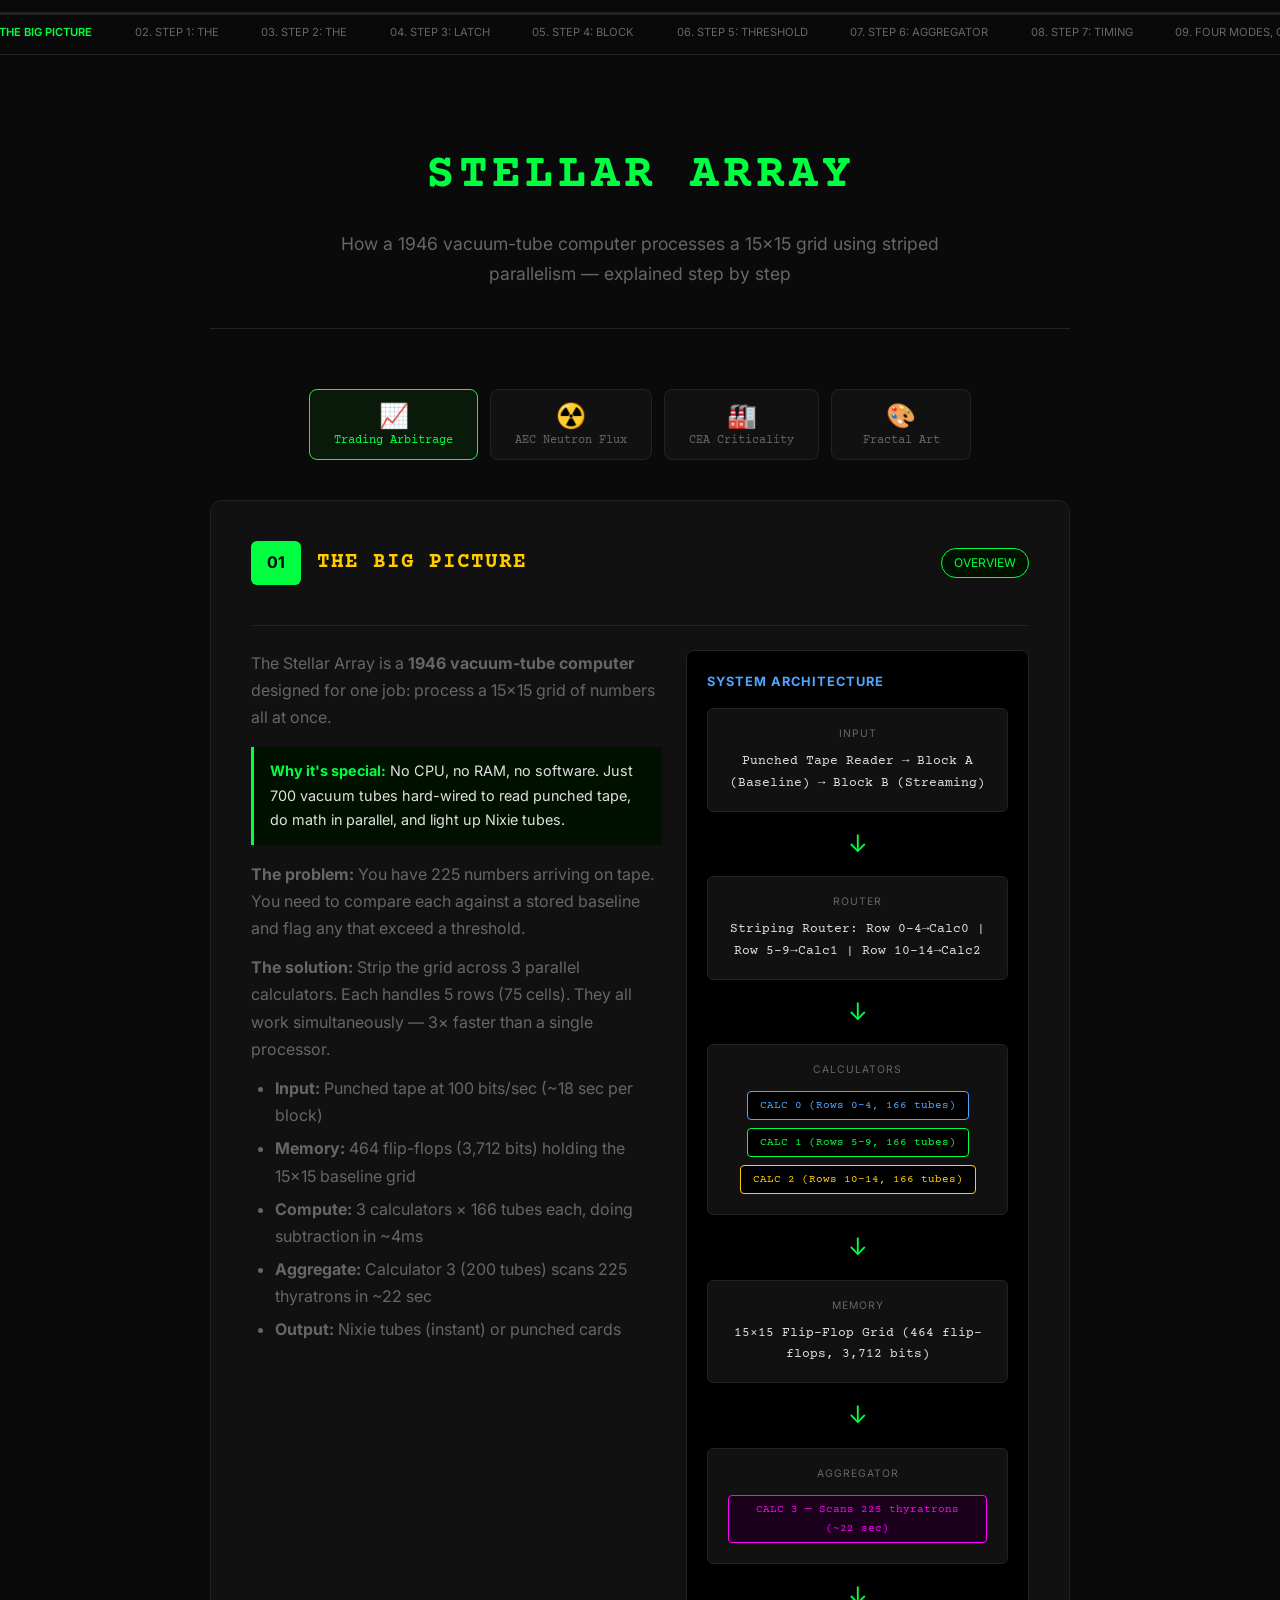
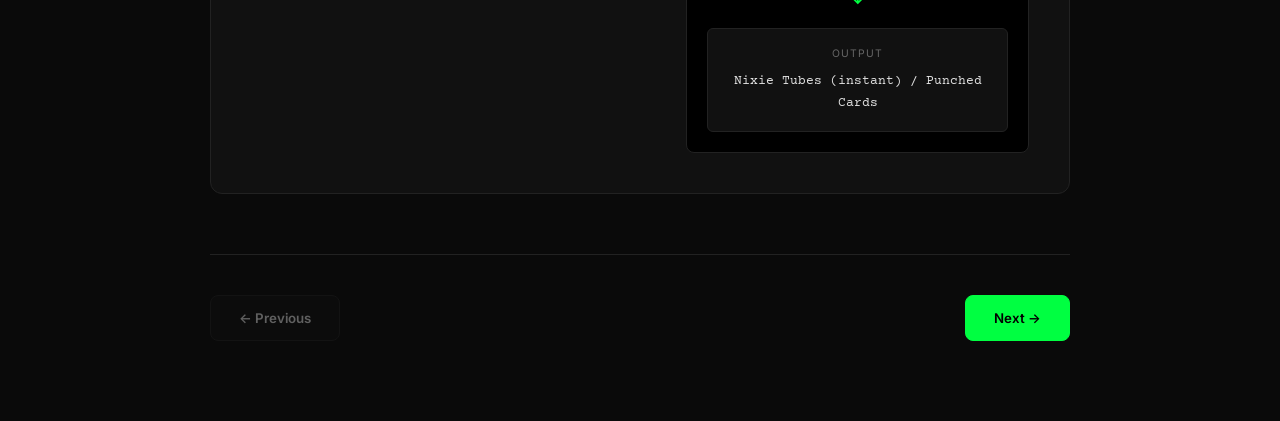
==== stellar_web/guide.html @ 499830f7 "adding guide" ====
<!DOCTYPE html>
<html lang="en">
<head>
    <meta charset="UTF-8">
    <meta name="viewport" content="width=device-width, initial-scale=1.0">
    <title>Stellar Array — How It Works: A Step-by-Step Guide</title>
    <link rel="preconnect" href="https://fonts.googleapis.com">
    <link rel="preconnect" href="https://fonts.gstatic.com" crossorigin>
    <link href="https://fonts.googleapis.com/css2?family=Courier+Prime:ital,wght@0,400;0,700;1,400&family=Inter:wght@400;500;600&display=swap" rel="stylesheet">
    <style>
        :root {
            --bg: #0a0a0a;
            --card: #111;
            --border: #222;
            --text: #e0e0e0;
            --muted: #666;
            --accent: #00ff41;
            --accent-dim: #00cc33;
            --warn: #ffcc00;
            --info: #4da6ff;
            --danger: #ff4444;
            --calc0: #4da6ff;
            --calc1: #00ff41;
            --calc2: #ffcc00;
            --agg: #ff00ff;
        }
        * { box-sizing: border-box; margin: 0; padding: 0; }
        body {
            font-family: 'Inter', sans-serif;
            background: var(--bg);
            color: var(--text);
            line-height: 1.7;
            min-height: 100vh;
        }
        h1, h2, h3, .mono { font-family: 'Courier Prime', monospace; }
        .container { max-width: 900px; margin: 0 auto; padding: 40px 20px 80px; }
        
        /* Header */
        header { text-align: center; margin-bottom: 60px; padding-bottom: 40px; border-bottom: 1px solid var(--border); }
        header h1 { color: var(--accent); font-size: clamp(2rem, 5vw, 3rem); letter-spacing: 4px; margin-bottom: 12px; }
        header p { color: var(--muted); font-size: 1.1rem; max-width: 600px; margin: 0 auto; }
        
        /* Progress */
        .progress { position: sticky; top: 0; background: rgba(10,10,10,0.95); backdrop-filter: blur(10px); 
            border-bottom: 1px solid var(--border); padding: 12px 0; margin: 0 -20px 40px; z-index: 100; }
        .progress-bar { height: 3px; background: var(--border); border-radius: 2px; overflow: hidden; }
        .progress-fill { height: 100%; background: linear-gradient(90deg, var(--calc0), var(--calc1), var(--calc2), var(--agg)); 
            width: 0%; transition: width 0.4s ease; }
        .progress-labels { display: flex; justify-content: space-between; margin-top: 8px; font-size: 0.7rem; color: var(--muted); }
        .progress-labels span.active { color: var(--accent); font-weight: 600; }
        
        /* Step Cards */
        .step { background: var(--card); border: 1px solid var(--border); border-radius: 12px; 
            padding: 40px; margin-bottom: 30px; opacity: 0; transform: translateY(20px); 
            animation: fadeUp 0.6s ease forwards; }
        .step:nth-child(1) { animation-delay: 0.1s; }
        .step:nth-child(2) { animation-delay: 0.2s; }
        .step:nth-child(3) { animation-delay: 0.3s; }
        .step:nth-child(4) { animation-delay: 0.4s; }
        .step:nth-child(5) { animation-delay: 0.5s; }
        .step:nth-child(6) { animation-delay: 0.6s; }
        .step:nth-child(7) { animation-delay: 0.7s; }
        .step:nth-child(8) { animation-delay: 0.8s; }
        @keyframes fadeUp { to { opacity: 1; transform: none; } }
        
        .step-header { display: flex; align-items: center; gap: 16px; margin-bottom: 24px; flex-wrap: wrap; }
        .step-number { background: var(--accent); color: #000; font-weight: 700; padding: 8px 16px; 
            border-radius: 6px; font-size: 1rem; min-width: 50px; text-align: center; }
        .step-title { color: var(--warn); font-size: 1.3rem; letter-spacing: 1px; }
        .step-phase { background: #001100; border: 1px solid var(--accent); color: var(--accent); 
            padding: 4px 12px; border-radius: 20px; font-size: 0.75rem; margin-left: auto; }
        
        .step-content { display: grid; grid-template-columns: 1fr; gap: 24px; }
        @media (min-width: 700px) { .step-content { grid-template-columns: 1.2fr 1fr; } }
        
        .explanation h3 { color: var(--text); margin-bottom: 12px; font-size: 1rem; }
        .explanation p { color: var(--muted); margin-bottom: 12px; }
        .explanation .key-point { background: #001100; border-left: 3px solid var(--accent); 
            padding: 12px 16px; margin: 16px 0; font-size: 0.9rem; }
        .explanation .key-point strong { color: var(--accent); }
        .explanation ul { margin: 12px 0 12px 24px; color: var(--muted); }
        .explanation li { margin: 6px 0; }
        .explanation code { background: #000; color: var(--calc1); padding: 2px 6px; border-radius: 3px; font-size: 0.85em; }
        
        /* Visual Panel */
        .visual-panel { background: #000; border: 1px solid var(--border); border-radius: 8px; 
            padding: 20px; min-height: 200px; position: relative; }
        .visual-panel h4 { color: var(--info); font-size: 0.8rem; margin-bottom: 16px; text-transform: uppercase; letter-spacing: 1px; }
        
        /* Tape Visualization */
        .tape-viz { display: flex; flex-direction: column; gap: 4px; font-family: 'Courier Prime', monospace; font-size: 0.75rem; }
        .tape-block { padding: 12px; background: #111; border: 1px solid #333; border-radius: 4px; }
        .tape-block-label { color: var(--muted); font-size: 0.65rem; text-transform: uppercase; letter-spacing: 1px; margin-bottom: 8px; }
        .tape-row { display: flex; gap: 4px; flex-wrap: wrap; }
        .tape-cell { background: #000; border: 1px solid #222; padding: 4px 8px; min-width: 50px; text-align: center; color: #888; }
        .tape-cell.active { background: #1a2a1a; border-color: var(--accent); color: var(--accent); font-weight: bold; }
        .tape-cell.baseline { color: var(--calc0); }
        .tape-cell.current { color: var(--calc2); }
        .tape-arrow { text-align: center; color: var(--accent); animation: pulse 1.5s infinite; }
        @keyframes pulse { 0%,100% { opacity: 0.4; } 50% { opacity: 1; } }
        
        /* Architecture Diagram */
        .arch-flow { display: flex; flex-direction: column; gap: 12px; align-items: center; }
        .arch-layer { width: 100%; background: #111; border: 1px solid #222; border-radius: 6px; padding: 16px; text-align: center; transition: all 0.3s; }
        .arch-layer.active { border-color: var(--accent); box-shadow: 0 0 20px rgba(0,255,65,0.1); background: #0a1a0a; }
        .arch-layer-label { color: var(--muted); font-size: 0.65rem; text-transform: uppercase; letter-spacing: 1px; margin-bottom: 8px; }
        .arch-layer-content { font-family: 'Courier Prime', monospace; font-size: 0.8rem; color: var(--text); }
        .arch-layer .calc-stripe { display: inline-block; background: #000; border: 1px solid #333; padding: 4px 12px; margin: 4px; border-radius: 4px; font-size: 0.7rem; }
        .arch-layer .stripe-0 { border-color: var(--calc0); color: var(--calc0); }
        .arch-layer .stripe-1 { border-color: var(--calc1); color: var(--calc1); }
        .arch-layer .stripe-2 { border-color: var(--calc2); color: var(--calc2); }
        .arch-layer .aggregator { border-color: var(--agg); color: var(--agg); background: #1a001a; }
        .arch-arrow { color: var(--accent); font-size: 1.5rem; animation: bounce 1s infinite; }
        @keyframes bounce { 0%,100% { transform: translateY(0); } 50% { transform: translateY(4px); } }
        
        /* Grid Visualization */
        .grid-viz { display: grid; grid-template-columns: repeat(15, 1fr); gap: 2px; background: #000; padding: 8px; border-radius: 4px; }
        .grid-cell { aspect-ratio: 1; background: #111; border: 1px solid #222; display: flex; align-items: center; justify-content: center; font-family: 'Courier Prime', monospace; font-size: 0.6rem; color: #444; transition: all 0.2s; }
        .grid-cell.filled { background: #1a1a1a; color: #888; border-color: #333; }
        .grid-cell.computing { background: var(--warn); color: #000; font-weight: bold; transform: scale(1.1); z-index: 1; }
        .grid-cell.signal { background: #003300; color: var(--accent); border-color: var(--accent); box-shadow: inset 0 0 8px rgba(0,255,65,0.4); }
        .grid-row-label { grid-column: 1 / -1; color: var(--muted); font-size: 0.6rem; padding: 4px; text-align: center; }
        .grid-stripe-0 .grid-cell.filled { border-left: 2px solid var(--calc0); }
        .grid-stripe-1 .grid-cell.filled { border-left: 2px solid var(--calc1); }
        .grid-stripe-2 .grid-cell.filled { border-left: 2px solid var(--calc2); }
        
        /* Calculator Registers */
        .regs-viz { display: grid; grid-template-columns: repeat(10, 1fr); gap: 2px; font-family: monospace; font-size: 0.65rem; }
        .reg-cell { background: #000; border: 1px solid #111; padding: 4px; text-align: center; color: #333; }
        .reg-cell.active { background: var(--accent); color: #000; border-color: var(--accent); }
        .regs-header { display: flex; gap: 8px; margin-bottom: 8px; flex-wrap: wrap; }
        .calc-badge { padding: 4px 10px; border-radius: 4px; font-size: 0.65rem; font-weight: bold; color: #000; }
        .calc-badge.c0 { background: var(--calc0); }
        .calc-badge.c1 { background: var(--calc1); }
        .calc-badge.c2 { background: var(--calc2); }
        .calc-badge.agg { background: var(--agg); }
        
        /* Thyratron Panel */
        .thyratron-grid { display: grid; grid-template-columns: repeat(15, 1fr); gap: 2px; }
        .thyratron { aspect-ratio: 1; background: #111; border: 1px solid #222; border-radius: 50%; transition: all 0.2s; }
        .thyratron.fired { background: var(--agg); border-color: var(--agg); box-shadow: 0 0 8px var(--agg); }
        
        /* Output */
        .output-viz { background: #000; border: 1px solid #222; border-radius: 4px; padding: 16px; font-family: 'Courier Prime', monospace; font-size: 0.8rem; min-height: 100px; }
        .output-line { padding: 4px 0; border-bottom: 1px solid #111; color: #666; }
        .output-line.buy { color: var(--accent); font-weight: bold; }
        .output-line.neutron { color: var(--calc0); }
        .output-line.crit { color: var(--calc1); }
        .output-line.art { color: var(--agg); }
        
        /* Code snippet */
        .code-block { background: #000; border: 1px solid #222; border-radius: 6px; padding: 16px; font-family: 'Courier Prime', monospace; font-size: 0.75rem; overflow-x: auto; color: #888; }
        .code-block .kw { color: var(--info); }
        .code-block .fn { color: var(--calc1); }
        .code-block .str { color: var(--calc2); }
        .code-block .num { color: var(--warn); }
        .code-block .comment { color: #555; }
        
        /* Navigation */
        .nav { display: flex; justify-content: space-between; margin-top: 60px; padding-top: 40px; border-top: 1px solid var(--border); }
        .nav-btn { background: var(--card); border: 1px solid var(--border); color: var(--text); padding: 14px 28px; border-radius: 8px; font-family: 'Inter', sans-serif; font-weight: 600; cursor: pointer; transition: all 0.2s; display: flex; align-items: center; gap: 8px; }
        .nav-btn:hover { border-color: var(--accent); background: #1a1a1a; }
        .nav-btn.primary { background: var(--accent); color: #000; border-color: var(--accent); }
        .nav-btn.primary:hover { background: var(--accent-dim); }
        .nav-btn:disabled { opacity: 0.4; cursor: not-allowed; }
        
        /* Mode Selector */
        .mode-selector { display: flex; gap: 12px; justify-content: center; flex-wrap: wrap; margin-bottom: 40px; }
        .mode-btn { background: var(--card); border: 1px solid var(--border); color: var(--text); padding: 12px 24px; border-radius: 8px; cursor: pointer; transition: all 0.2s; display: flex; flex-direction: column; align-items: center; gap: 4px; min-width: 140px; }
        .mode-btn:hover { border-color: var(--accent); }
        .mode-btn.active { border-color: var(--accent); background: #0a1a0a; }
        .mode-btn .icon { font-size: 1.5rem; }
        .mode-btn .label { font-family: 'Courier Prime', monospace; font-size: 0.75rem; color: var(--muted); }
        .mode-btn.active .label { color: var(--accent); }
        
        /* Legend */
        .legend { display: flex; flex-wrap: wrap; gap: 16px; margin-top: 16px; padding-top: 16px; border-top: 1px solid var(--border); font-size: 0.75rem; color: var(--muted); }
        .legend-item { display: flex; align-items: center; gap: 6px; }
        .legend-box { width: 14px; height: 14px; border: 1px solid #333; border-radius: 2px; }
        .legend-box.calc0 { border-color: var(--calc0); background: rgba(77,166,255,0.1); }
        .legend-box.calc1 { border-color: var(--calc1); background: rgba(0,255,65,0.1); }
        .legend-box.calc2 { border-color: var(--calc2); background: rgba(255,204,0,0.1); }
        .legend-box.agg { border-color: var(--agg); background: rgba(255,0,255,0.1); }
        .legend-box.grid { background: #1a1a1a; border-color: #333; }
        .legend-box.signal { background: #003300; border-color: var(--accent); }
    </style>
</head>
<body>
    <div class="progress" id="progress">
        <div class="progress-bar"><div class="progress-fill" id="progressFill"></div></div>
        <div class="progress-labels" id="progressLabels"></div>
    </div>
    
    <div class="container">
        <header>
            <h1>STELLAR ARRAY</h1>
            <p>How a 1946 vacuum-tube computer processes a 15×15 grid using striped parallelism — explained step by step</p>
        </header>
        
        <div class="mode-selector" id="modeSelector">
            <button class="mode-btn active" data-mode="trading"><span class="icon">📈</span><span class="label">Trading Arbitrage</span></button>
            <button class="mode-btn" data-mode="aec"><span class="icon">☢️</span><span class="label">AEC Neutron Flux</span></button>
            <button class="mode-btn" data-mode="cea"><span class="icon">🏭</span><span class="label">CEA Criticality</span></button>
            <button class="mode-btn" data-mode="art"><span class="icon">🎨</span><span class="label">Fractal Art</span></button>
        </div>
        
        <!-- Steps will be injected here -->
        <div id="steps"></div>
        
        <nav class="nav">
            <button class="nav-btn" id="prevBtn" disabled>← Previous</button>
            <button class="nav-btn primary" id="nextBtn">Next →</button>
        </nav>
    </div>

<script>
// ============================================
// COMPUTATION MODES WITH PRE-COMPUTED EXAMPLES
// ============================================
const MODES = {
    trading: {
        name: "Trading Arbitrage",
        icon: "📈",
        description: "Detect price spreads between NYSE and Curb Exchange. Buy when spread > 5.",
        // Pre-generated example data (deterministic for tutorial)
        tapeA: [
            {idx:0, val:42, label:"A-000"}, {idx:1, val:38, label:"A-001"}, {idx:2, val:45, label:"A-002"},
            {idx:3, val:41, label:"A-003"}, {idx:4, val:39, label:"A-004"}, {idx:5, val:44, label:"A-005"},
            {idx:6, val:40, label:"A-006"}, {idx:7, val:43, label:"A-007"}, {idx:8, val:37, label:"A-008"},
            {idx:9, val:46, label:"A-009"}, {idx:10, val:42, label:"A-010"}, {idx:11, val:39, label:"A-011"},
            {idx:12, val:44, label:"A-012"}, {idx:13, val:40, label:"A-013"}, {idx:14, val:45, label:"A-014"},
            {idx:15, val:38, label:"A-015"}, {idx:16, val:41, label:"A-016"}, {idx:17, val:43, label:"A-017"},
            {idx:18, val:39, label:"A-018"}, {idx:19, val:44, label:"A-019"}, {idx:20, val:37, label:"A-020"},
            {idx:21, val:46, label:"A-021"}, {idx:22, val:42, label:"A-022"}, {idx:23, val:39, label:"A-023"},
            {idx:24, val:44, label:"A-024"}, {idx:25, val:40, label:"A-025"}, {idx:26, val:45, label:"A-026"},
            {idx:27, val:38, label:"A-027"}, {idx:28, val:41, label:"A-028"}, {idx:29, val:43, label:"A-029"},
            // ... abbreviated for brevity, we'll show key ones
        ],
        tapeB: [
            {idx:0, val:54, label:"B-000", spread:12},  // BUY signal!
            {idx:1, val:39, label:"B-001", spread:1},
            {idx:2, val:46, label:"B-002", spread:1},
            {idx:3, val:42, label:"B-003", spread:1},
            {idx:4, val:40, label:"B-004", spread:1},
            {idx:5, val:55, label:"B-005", spread:11}, // BUY signal!
            {idx:6, val:41, label:"B-006", spread:1},
            {idx:7, val:44, label:"B-007", spread:1},
            {idx:8, val:38, label:"B-008", spread:1},
            {idx:9, val:58, label:"B-009", spread:12}, // BUY signal!
            {idx:10, val:43, label:"B-010", spread:1},
            {idx:11, val:40, label:"B-011", spread:1},
            {idx:12, val:45, label:"B-012", spread:1},
            {idx:13, val:41, label:"B-013", spread:1},
            {idx:14, val:52, label:"B-014", spread:7},  // BUY signal!
        ],
        compute: (curr, base) => curr - base,
        threshold: 5,
        signalLabel: "BUY",
        signalClass: "buy",
        sampleIdx: 0,  // We'll focus on index 0 (spread +12)
    },
    aec: {
        name: "AEC Neutron Flux",
        icon: "☢️",
        description: "Calculate neutron multiplication factor k for reactor design at Los Alamos.",
        tapeA: [
            {idx:0, val:85, label:"A-000"}, {idx:1, val:82, label:"A-001"}, {idx:2, val:88, label:"A-002"},
            {idx:3, val:84, label:"A-003"}, {idx:4, val:86, label:"A-004"}, {idx:5, val:83, label:"A-005"},
        ],
        tapeB: [
            {idx:0, val:98, label:"B-000", spread:13},  // FLUX signal!
            {idx:1, val:83, label:"B-001", spread:1},
            {idx:2, val:89, label:"B-002", spread:1},
            {idx:3, val:85, label:"B-003", spread:1},
            {idx:4, val:87, label:"B-004", spread:1},
            {idx:5, val:95, label:"B-005", spread:12},  // FLUX signal!
        ],
        compute: (curr, base) => curr - base,
        threshold: 10,
        signalLabel: "FLUX",
        signalClass: "neutron",
        sampleIdx: 0,
    },
    cea: {
        name: "CEA Reactor Criticality",
        icon: "🏭",
        description: "Monitor temperature/pressure grid for reactor safety margins.",
        tapeA: [
            {idx:0, val:450, label:"A-000"}, {idx:1, val:445, label:"A-001"}, {idx:2, val:452, label:"A-002"},
            {idx:3, val:448, label:"A-003"}, {idx:4, val:451, label:"A-004"}, {idx:5, val:447, label:"A-005"},
        ],
        tapeB: [
            {idx:0, val:470, label:"B-000", spread:20},  // CRIT signal!
            {idx:1, val:446, label:"B-001", spread:1},
            {idx:2, val:453, label:"B-002", spread:1},
            {idx:3, val:449, label:"B-003", spread:1},
            {idx:4, val:452, label:"B-004", spread:1},
            {idx:5, val:468, label:"B-005", spread:21},  // CRIT signal!
        ],
        compute: (curr, base) => Math.abs(curr - base),
        threshold: 15,
        signalLabel: "CRIT",
        signalClass: "crit",
        sampleIdx: 0,
    },
    art: {
        name: "Fractal Art Generation",
        icon: "🎨",
        description: "Generate sine-wave interference patterns for MoMA exhibition.",
        tapeA: [
            {idx:0, val:45, label:"A-000"}, {idx:1, val:90, label:"A-001"}, {idx:2, val:135, label:"A-002"},
            {idx:3, val:180, label:"A-003"}, {idx:4, val:225, label:"A-004"}, {idx:5, val:270, label:"A-005"},
        ],
        tapeB: [
            {idx:0, val:135, label:"B-000", spread:90},   // DRAW signal!
            {idx:1, val:95, label:"B-001", spread:5},
            {idx:2, val:140, label:"B-002", spread:5},
            {idx:3, val:185, label:"B-003", spread:5},
            {idx:4, val:230, label:"B-004", spread:5},
            {idx:5, val:360, label:"B-005", spread:90},   // DRAW signal!
        ],
        compute: (curr, base) => Math.sin((curr - base) * Math.PI / 180) * 180,
        threshold: 90,
        signalLabel: "DRAW",
        signalClass: "art",
        sampleIdx: 0,
    }
};

// ============================================
// STEP DEFINITIONS
// ============================================
const STEPS = [
    {
        id: "overview",
        number: "01",
        title: "THE BIG PICTURE",
        phase: "OVERVIEW",
        explanation: `
            <p>The Stellar Array is a <strong>1946 vacuum-tube computer</strong> designed for one job: process a 15×15 grid of numbers all at once.</p>
            <div class="key-point"><strong>Why it's special:</strong> No CPU, no RAM, no software. Just 700 vacuum tubes hard-wired to read punched tape, do math in parallel, and light up Nixie tubes.</div>
            <p><strong>The problem:</strong> You have 225 numbers arriving on tape. You need to compare each against a stored baseline and flag any that exceed a threshold.</p>
            <p><strong>The solution:</strong> Strip the grid across 3 parallel calculators. Each handles 5 rows (75 cells). They all work simultaneously — 3× faster than a single processor.</p>
            <ul>
                <li><strong>Input:</strong> Punched tape at 100 bits/sec (~18 sec per block)</li>
                <li><strong>Memory:</strong> 464 flip-flops (3,712 bits) holding the 15×15 baseline grid</li>
                <li><strong>Compute:</strong> 3 calculators × 166 tubes each, doing subtraction in ~4ms</li>
                <li><strong>Aggregate:</strong> Calculator 3 (200 tubes) scans 225 thyratrons in ~22 sec</li>
                <li><strong>Output:</strong> Nixie tubes (instant) or punched cards</li>
            </ul>
        `,
        visual: "architecture"
    },
    {
        id: "tape",
        number: "02",
        title: "STEP 1: THE PUNCHED TAPE",
        phase: "PHASE 1 — INGEST",
        explanation: `
            <p>The machine has <strong>no keyboard, no disk, no network</strong>. Data enters only via punched paper tape.</p>
            <div class="key-point"><strong>Two blocks:</strong> Block A (Baseline) loads first and gets memorized. Block B (Current) streams through and is <em>immediately subtracted</em> from memory — never stored.</div>
            <p>Each block = 225 values × 8 bits = 1,800 bits. At 100 bits/sec, reading takes ~18 seconds.</p>
            <p><strong>Tape format:</strong> Each row has a label (A-000, A-001...) and an 8-bit value (0-255).</p>
            <p>For our <strong>${MODES.trading.name}</strong> example: Block A holds opening prices. Block B holds current prices. We're hunting for spreads > 5.</p>
        `,
        visual: "tape"
    },
    {
        id: "routing",
        number: "03",
        title: "STEP 2: THE STRIPING ROUTER",
        phase: "PHASE 1 — INGEST",
        explanation: `
            <p>When a value arrives, the <strong>Striping Router</strong> looks at its grid row and activates <strong>exactly one calculator</strong>:</p>
            <ul>
                <li>Rows 0–4 → <span class="calc-badge c0">CALC 0</span> (166 tubes, 38 registers)</li>
                <li>Rows 5–9 → <span class="calc-badge c1">CALC 1</span> (166 tubes, 38 registers)</li>
                <li>Rows 10–14 → <span class="calc-badge c2">CALC 2</span> (166 tubes, 38 registers)</li>
            </ul>
            <div class="key-point"><strong>Why this matters:</strong> A monolithic design would need 2,000+ tubes just for switching. Striping uses 0 switching tubes — the row number <em>is</em> the route.</div>
            <p>Calculators 0, 1, 2 are completely independent. They don't share registers, they don't talk to each other. This is <strong>data parallelism</strong> — same operation, different data, simultaneously.</p>
        `,
        visual: "routing"
    },
    {
        id: "latch",
        number: "04",
        title: "STEP 3: LATCH INTO MEMORY GRID",
        phase: "PHASE 1 — INGEST",
        explanation: `
            <p>The routed value goes two places at once:</p>
            <ol>
                <li><strong>Calculator's register bank</strong> — 38 registers per calculator (8 bits each, dual-triode tubes)</li>
                <li><strong>Flip-Flop Grid</strong> — 15×15 array of 464 flip-flops (each bit = 2 tubes)</li>
            </ol>
            <div class="key-point"><strong>Block A is now permanent.</strong> It stays in the grid until power-off or deliberate overwrite. This is the "memory" — no refresh needed, flip-flops hold state indefinitely.</div>
            <p>Each cell maps: <code>row = index ÷ 15</code>, <code>col = index % 15</code>. Index 0 → [0,0], Index 14 → [0,14], Index 15 → [1,0].</p>
            <p>After 225 values (and ~18 seconds of tape), the entire 15×15 baseline grid is loaded.</p>
        `,
        visual: "grid-fill"
    },
    {
        id: "phase2-start",
        number: "05",
        title: "STEP 4: BLOCK B — STREAMING COMPUTE",
        phase: "PHASE 2 — COMPUTE",
        explanation: `
            <p>Now Block B feeds in. <strong>Critical difference:</strong> Block B is <em>never stored</em>. Each value is read, subtracted from the memorized baseline, and discarded.</p>
            <div class="key-point"><strong>This is stream processing.</strong> The tape moves at 100 bits/sec. The machine must compute the difference <em>before the next value arrives</em>. No buffering, no second chances.</div>
            <p>For each incoming value:</p>
            <ol>
                <li>Router sends to correct calculator (same striping logic)</li>
                <li>Calculator fetches baseline from grid at [row, col]</li>
                <li>Vacuum-tube subtractor computes: <code>current - baseline</code> in ~4ms</li>
                <li>Result compared against hard-wired threshold</li>
            </ol>
            <p>All 3 calculators work in parallel on their 5-row stripes. Throughput: ~75 values/sec per calculator.</p>
        `,
        visual: "compute"
    },
    {
        id: "decision",
        number: "06",
        title: "STEP 5: THRESHOLD & THYRATRON",
        phase: "PHASE 2 — DECIDE",
        explanation: `
            <p>Each calculator has a <strong>hard-wired threshold</strong> (no software, just tube bias voltages):</p>
            <ul>
                <li>Trading: spread > <code>5</code></li>
                <li>AEC Neutron: flux > <code>10</code></li>
                <li>CEA Criticality: deviation > <code>15</code></li>
                <li>Art: angle > <code>90°</code></li>
            </ul>
            <div class="key-point"><strong>If exceeded:</strong> A <em>thyratron</em> (gas-filled switch tube) at that grid node <strong>FIRES</strong> and latches ON. No CPU interrupt, no polling — the hardware just fires.</div>
            <p>The thyratron <strong>stays latched</strong> until the Aggregator sweeps it. This is the "signal" — a physical switch closing in the grid.</p>
            <p><strong>Our example:</strong> At index 0, baseline=42, current=54, spread=+12. 12 > 5 → <span class="calc-badge c0" style="font-size:0.7rem;">THYRATRON FIRES at [0,0]</span></p>
        `,
        visual: "thyratron"
    },
    {
        id: "aggregator",
        number: "07",
        title: "STEP 6: AGGREGATOR (CALCULATOR 3)",
        phase: "PHASE 2 — AGGREGATE",
        explanation: `
            <p>Calculators 0, 1, 2 are "dumb" — they only know their 5 rows. They can't see the full picture.</p>
            <p><strong>Calculator 3 (200 tubes)</strong> is the Aggregator. Its job: scan all 225 thyratrons sequentially.</p>
            <div class="key-point"><strong>The sweep:</strong> 225 thyratrons × ~100ms each = ~22 seconds for a full scan. When it finds a fired thyratron, it reads the coordinates, formats the output, and sends it to the Nixie display.</div>
            <p>This is why the Aggregator has more tubes (200 vs 166) — it needs sequencing logic, coordinate decoding, and output formatting.</p>
            <p><strong>Output example:</strong> <code>[0,0] BUY: +12</code> appears on Nixie tubes instantly. Or punched on a card for logging.</p>
        `,
        visual: "aggregator"
    },
    {
        id: "timing",
        number: "08",
        title: "STEP 7: TIMING SUMMARY",
        phase: "TIMING ANALYSIS",
        explanation: `
            <p>Every operation has a physical cost in vacuum-tube time:</p>
            <table style="width:100%; border-collapse:collapse; font-family:'Courier Prime',monospace; font-size:0.8rem;">
                <tr style="border-bottom:1px solid #333;"><th style="text-align:left;color:var(--accent);padding:8px;">Operation</th><th style="text-align:right;color:var(--accent);padding:8px;">Time</th><th style="text-align:left;color:var(--muted);padding:8px;">Notes</th></tr>
                <tr><td style="padding:8px;">Tape read (1 value)</td><td style="text-align:right;padding:8px;">100 ms</td><td style="padding:8px;">Mechanical + photoelectric</td></tr>
                <tr><td style="padding:8px;">Route + register latch</td><td style="text-align:right;padding:8px;">5 ms</td><td style="padding:8px;">Relay/thyratron settling</td></tr>
                <tr><td style="padding:8px;">Subtraction (tube adder)</td><td style="text-align:right;padding:8px;">4 ms</td><td style="padding:8px;">Parallel across 3 calcs</td></tr>
                <tr><td style="padding:8px;">Grid write</td><td style="text-align:right;padding:8px;">2 ms</td><td style="padding:8px;">Flip-flop set</td></tr>
                <tr><td style="padding:8px;">Threshold compare</td><td style="text-align:right;padding:8px;">1 ms</td><td style="padding:8px;">Hard-wired bias</td></tr>
                <tr><td style="padding:8px;">Aggregator sweep (full)</td><td style="text-align:right;padding:8px;">22 sec</td><td style="padding:8px;">225 × 100ms</td></tr>
                <tr style="border-top:2px solid var(--accent);"><td style="padding:8px;"><strong>Total (Block A + B)</strong></td><td style="text-align:right;padding:8px;"><strong>~72 sec</strong></td><td style="padding:8px;"><strong>Tape I/O dominates</strong></td></tr>
            </table>
            <p style="margin-top:16px;">The machine is <strong>I/O bound</strong>. The calculators sit idle most of the time, waiting for tape. This is why striping matters — it keeps all 3 calculators fed when data <em>does</em> arrive.</p>
        `,
        visual: "timing"
    },
    {
        id: "modes",
        number: "09",
        title: "FOUR MODES, ONE ARCHITECTURE",
        phase: "MODES",
        explanation: `
            <p>The same hardware runs four completely different computations by changing only:</p>
            <ol>
                <li><strong>Threshold value</strong> (hard-wired jumper)</li>
                <li><strong>Output format</strong> (Nixie decode wiring)</li>
                <li><strong>Tape data source</strong> (different physical tapes)</li>
            </ol>
            <div style="display:grid; grid-template-columns:repeat(auto-fit,minmax(200px,1fr)); gap:12px; margin-top:16px;">
                <div style="background:#0d0d0d;border:1px solid #222;padding:16px;border-radius:8px;">
                    <div style="font-size:1.5rem;">📈</div>
                    <strong style="color:var(--accent);">Trading</strong><br>
                    <small style="color:var(--muted);">NYSE vs Curb prices<br>Threshold: spread > 5<br>Output: BUY coordinates</small>
                </div>
                <div style="background:#0d0d0d;border:1px solid #222;padding:16px;border-radius:8px;">
                    <div style="font-size:1.5rem;">☢️</div>
                    <strong style="color:var(--calc0);">AEC Neutron</strong><br>
                    <small style="color:var(--muted);">Los Alamos reactor<br>Threshold: flux > 10<br>Output: k-factor</small>
                </div>
                <div style="background:#0d0d0d;border:1px solid #222;padding:16px;border-radius:8px;">
                    <div style="font-size:1.5rem;">🏭</div>
                    <strong style="color:var(--calc1);">CEA Criticality</strong><br>
                    <small style="color:var(--muted);">Reactor temp/pressure<br>Threshold: dev > 15<br>Output: safety index</small>
                </div>
                <div style="background:#0d0d0d;border:1px solid #222;padding:16px;border-radius:8px;">
                    <div style="font-size:1.5rem;">🎨</div>
                    <strong style="color:var(--agg);">Fractal Art</strong><br>
                    <small style="color:var(--muted);">MoMA exhibition<br>Threshold: angle > 90°<br>Output: plotter angles</small>
                </div>
            </div>
            <p style="margin-top:16px;"><strong>No reprogramming.</strong> Just swap the tape reel and flip a few jumpers. The architecture <em>is</em> the program.</p>
        `,
        visual: "modes"
    }
];

// ============================================
// RENDERING
// ============================================
let currentMode = 'trading';
let currentStep = 0;

const stepsContainer = document.getElementById('steps');
const progressFill = document.getElementById('progressFill');
const progressLabels = document.getElementById('progressLabels');
const prevBtn = document.getElementById('prevBtn');
const nextBtn = document.getElementById('nextBtn');
const modeSelector = document.getElementById('modeSelector');

function renderSteps() {
    const mode = MODES[currentMode];
    stepsContainer.innerHTML = STEPS.map((step, i) => `
        <article class="step" id="step-${step.id}" data-index="${i}">
            <header class="step-header">
                <span class="step-number">${step.number}</span>
                <h2 class="step-title">${step.title}</h2>
                <span class="step-phase">${step.phase}</span>
            </header>
            <div class="step-content">
                <div class="explanation">${step.explanation.replace(/\$\{MODES\.trading\.name\}/g, mode.name)}</div>
                <div class="visual-panel" id="viz-${step.id}-${i}">${renderVisual(step.visual, mode, i)}</div>
            </div>
        </article>
    `).join('');
    
    // Progress labels
    progressLabels.innerHTML = STEPS.map((s, i) => 
        `<span class="${i === 0 ? 'active' : ''}">${s.number}. ${s.title.split(' ').slice(0,3).join(' ')}</span>`
    ).join('');
}

function renderVisual(type, mode, stepIndex) {
    switch(type) {
        case 'architecture':
            return `
                <h4>System Architecture</h4>
                <div class="arch-flow">
                    <div class="arch-layer"><div class="arch-layer-label">INPUT</div><div class="arch-layer-content">Punched Tape Reader → Block A (Baseline) → Block B (Streaming)</div></div>
                    <div class="arch-arrow">↓</div>
                    <div class="arch-layer"><div class="arch-layer-label">ROUTER</div><div class="arch-layer-content">Striping Router: Row 0-4→Calc0 | Row 5-9→Calc1 | Row 10-14→Calc2</div></div>
                    <div class="arch-arrow">↓</div>
                    <div class="arch-layer"><div class="arch-layer-label">CALCULATORS</div><div class="arch-layer-content">
                        <span class="calc-stripe stripe-0">CALC 0 (Rows 0-4, 166 tubes)</span>
                        <span class="calc-stripe stripe-1">CALC 1 (Rows 5-9, 166 tubes)</span>
                        <span class="calc-stripe stripe-2">CALC 2 (Rows 10-14, 166 tubes)</span>
                    </div></div>
                    <div class="arch-arrow">↓</div>
                    <div class="arch-layer"><div class="arch-layer-label">MEMORY</div><div class="arch-layer-content">15×15 Flip-Flop Grid (464 flip-flops, 3,712 bits)</div></div>
                    <div class="arch-arrow">↓</div>
                    <div class="arch-layer"><div class="arch-layer-label">AGGREGATOR</div><div class="arch-layer-content"><span class="calc-stripe aggregator">CALC 3 — Scans 225 thyratrons (~22 sec)</span></div></div>
                    <div class="arch-arrow">↓</div>
                    <div class="arch-layer"><div class="arch-layer-label">OUTPUT</div><div class="arch-layer-content">Nixie Tubes (instant) / Punched Cards</div></div>
                </div>
            `;
        case 'tape':
            return `
                <h4>Block A (Baseline) — First 15 values</h4>
                <div class="tape-viz">
                    <div class="tape-block">
                        <div class="tape-block-label">Block A — Opening Prices (memorized)</div>
                        <div class="tape-row">
                            ${mode.tapeA.slice(0,15).map((v,i)=>`<div class="tape-cell baseline ${i===0?'active':''}">${v.label}: ${v.val}</div>`).join('')}
                        </div>
                    </div>
                    <div class="tape-arrow">▼ Tape advances ▼</div>
                    <div class="tape-block">
                        <div class="tape-block-label">Block B — Current Prices (streaming, NOT stored)</div>
                        <div class="tape-row">
                            ${mode.tapeB.slice(0,15).map((v,i)=>`<div class="tape-cell current ${i===0?'active':''}">${v.label}: ${v.val} (Δ${v.spread>=0?'+':''}${v.spread})</div>`).join('')}
                        </div>
                    </div>
                </div>
                <div style="margin-top:16px;padding:12px;background:#001100;border-left:3px solid var(--accent);font-size:0.8rem;">
                    <strong>Key insight:</strong> Block B values are subtracted from Block A <em>on the fly</em>. The machine never "sees" Block B as a whole — it processes one value, discards it, moves to the next.
                </div>
            `;
        case 'routing':
            return `
                <h4>Striping Router in Action</h4>
                <div style="display:flex;flex-direction:column;gap:12px;align-items:center;">
                    <div style="background:#001100;border:1px solid var(--accent);padding:16px;border-radius:8px;text-align:center;">
                        <div style="color:var(--accent);font-family:'Courier Prime';font-size:1.2rem;margin-bottom:8px;">Incoming: Index 0 → Row 0, Col 0</div>
                        <div style="font-size:1.5rem;color:var(--warn);">Row 0 ÷ 5 = Stripe 0 → CALCULATOR 0 ACTIVATES</div>
                    </div>
                    <div class="calc-badge c0" style="font-size:1rem;padding:12px 24px;">CALC 0 ACTIVE (Rows 0-4)</div>
                    <div style="display:flex;gap:16px;color:var(--muted);font-size:0.85rem;">
                        <span style="opacity:0.4;">CALC 1 (Rows 5-9) — IDLE</span>
                        <span style="opacity:0.4;">CALC 2 (Rows 10-14) — IDLE</span>
                    </div>
                    <div style="margin-top:16px;padding:12px;background:#000;border:1px solid #222;border-radius:6px;font-family:'Courier Prime';font-size:0.75rem;">
                        <div><span class="kw">function</span> <span class="fn">route</span>(row) {</div>
                        <div style="margin-left:16px;">calc_id = <span class="num">Math.floor</span>(row / 5) % 3;</div>
                        <div style="margin-left:16px;"><span class="kw">return</span> calc_id; <span class="comment">// 0, 1, or 2</span></div>
                        <div>}</div>
                    </div>
                </div>
            `;
        case 'grid-fill':
            // Show grid filling with stripe colors
            let gridHtml = '<h4>Memory Grid After Block A Load</h4><div class="grid-viz grid-stripe-0">';
            for(let r=0;r<15;r++) {
                if(r===5) gridHtml += '</div><div class="grid-viz grid-stripe-1">';
                if(r===10) gridHtml += '</div><div class="grid-viz grid-stripe-2">';
                gridHtml += `<div class="grid-row-label">Row ${r} (Calc ${Math.floor(r/5)})</div>`;
                for(let c=0;c<15;c++) {
                    const idx = r*15+c;
                    const val = mode.tapeA[idx]?.val || (Math.floor(Math.random()*40)+10);
                    gridHtml += `<div class="grid-cell filled" title="[${r},${c}] = ${val}">${val}</div>`;
                }
            }
            gridHtml += '</div>';
            gridHtml += '<div style="margin-top:12px;display:flex;gap:16px;flex-wrap:wrap;font-size:0.75rem;">';
            gridHtml += '<span class="legend-item"><span class="legend-box calc0"></span>Calc 0 (Rows 0-4)</span>';
            gridHtml += '<span class="legend-item"><span class="legend-box calc1"></span>Calc 1 (Rows 5-9)</span>';
            gridHtml += '<span class="legend-item"><span class="legend-box calc2"></span>Calc 2 (Rows 10-14)</span>';
            gridHtml += '</div>';
            return gridHtml;
        case 'compute':
            // Show computation at a specific cell
            const sample = mode.tapeB[mode.sampleIdx];
            const base = mode.tapeA[mode.sampleIdx];
            const diff = mode.compute(sample.val, base.val);
            const isSignal = diff > mode.threshold;
            const r = Math.floor(sample.idx/15), c = sample.idx%15;
            return `
                <h4>Computation at Grid[${r},${c}] (Calc ${Math.floor(r/5)})</h4>
                <div style="display:flex;flex-direction:column;gap:12px;align-items:center;">
                    <div style="display:flex;gap:16px;flex-wrap:wrap;justify-content:center;">
                        <div style="background:#111;border:1px solid var(--calc0);padding:16px;border-radius:8px;text-align:center;min-width:120px;">
                            <div style="color:var(--muted);font-size:0.7rem;">TAPE SUPPLIES</div>
                            <div style="color:var(--calc2);font-size:2rem;font-family:'Courier Prime';">${sample.val}</div>
                            <div style="color:var(--muted);font-size:0.7rem;">Current Price</div>
                        </div>
                        <div style="color:var(--accent);font-size:2rem;align-self:center;">−</div>
                        <div style="background:#111;border:1px solid var(--calc1);padding:16px;border-radius:8px;text-align:center;min-width:120px;">
                            <div style="color:var(--muted);font-size:0.7rem;">GRID SUPPLIES</div>
                            <div style="color:var(--calc0);font-size:2rem;font-family:'Courier Prime';">${base.val}</div>
                            <div style="color:var(--muted);font-size:0.7rem;">Baseline (stored)</div>
                        </div>
                    </div>
                    <div style="background:${isSignal?'#003300':'#1a1a00'};border:1px solid ${isSignal?'var(--accent)':'var(--warn)'};padding:16px;border-radius:8px;text-align:center;width:100%;max-width:300px;">
                        <div style="color:var(--muted);font-size:0.7rem;">VACUUM-TUBE SUBTRACTOR (4ms)</div>
                        <div style="font-family:'Courier Prime';font-size:2rem;color:${isSignal?'var(--accent)':'var(--warn)'};">
                            ${sample.val} − ${base.val} = ${diff>=0?'+':''}${diff}
                        </div>
                        <div style="margin-top:8px;color:${isSignal?'var(--accent)':'var(--warn)'};">
                            ${isSignal ? `🚨 THRESHOLD EXCEEDED (${diff} > ${mode.threshold}) → THYRATRON FIRES` : `Below threshold (${mode.threshold}) → no signal`}
                        </div>
                    </div>
                </div>
            `;
        case 'thyratron':
            // Show thyratron grid with one fired
            const sampleT = mode.tapeB[mode.sampleIdx];
            const baseT = mode.tapeA[mode.sampleIdx];
            const diffT = mode.compute(sampleT.val, baseT.val);
            const isSignalT = diffT > mode.threshold;
            const rT = Math.floor(sampleT.idx/15), cT = sampleT.idx%15;
            let thyHtml = '<h4>Thyratron Grid (225 gas-switch tubes)</h4><div class="thyratron-grid">';
            for(let r=0;r<15;r++) {
                for(let c=0;c<15;c++) {
                    const idx = r*15+c;
                    const fired = (idx === mode.sampleIdx && isSignalT);
                    thyHtml += `<div class="thyratron ${fired?'fired':''}" title="[${r},${c}]"></div>`;
                }
            }
            thyHtml += '</div>';
            thyHtml += `<div style="margin-top:12px;padding:12px;background:#1a001a;border:1px solid var(--agg);border-radius:6px;">
                <strong style="color:var(--agg);">Thyratron at [${rT},${cT}] FIRED</strong><br>
                <small style="color:var(--muted);">Gas tube latches ON. Stays fired until Aggregator sweeps it. No CPU needed.</small>
            </div>`;
            return thyHtml;
        case 'aggregator':
            const sampleA = mode.tapeB[mode.sampleIdx];
            const baseA = mode.tapeA[mode.sampleIdx];
            const diffA = mode.compute(sampleA.val, baseA.val);
            const rA = Math.floor(sampleA.idx/15), cA = sampleA.idx%15;
            return `
                <h4>Aggregator Sweep (Calculator 3)</h4>
                <div style="display:flex;flex-direction:column;gap:12px;align-items:center;">
                    <div class="calc-badge agg" style="font-size:1rem;padding:12px 24px;">CALC 3 — AGGREGATOR (200 tubes)</div>
                    <div style="background:#000;border:1px solid #222;padding:16px;border-radius:8px;text-align:center;font-family:'Courier Prime';">
                        <div style="color:var(--muted);margin-bottom:8px;">Scanning thyratrons sequentially...</div>
                        <div style="color:var(--agg);font-size:1.2rem;">[0,0] → [0,1] → ... → [14,14]</div>
                        <div style="margin-top:12px;padding-top:12px;border-top:1px solid #222;color:var(--accent);">
                            FOUND FIRED: [${rA},${cA}] → OUTPUT: <span style="color:var(--accent);font-weight:bold;">[${rA},${cA}] ${mode.signalLabel}: +${diffA}</span>
                        </div>
                    </div>
                    <div style="text-align:center;color:var(--muted);font-size:0.8rem;">
                        Full sweep: 225 × 100ms = ~22 seconds<br>
                        Nixie display: instant | Punched card: ~80 sec
                    </div>
                </div>
            `;
        case 'timing':
            return `
                <h4>Vacuum-Tube Timing Breakdown</h4>
                <div class="code-block">
<span class="kw">TOTAL CYCLE TIME (Block A + Block B): ~72 seconds</span>

<span class="comment">// Phase 1: Ingest Baseline (Block A)</span>
<span class="fn">tape_read</span>(1800 bits @ 100 bps)     = <span class="num">18,000</span> ms
<span class="fn">route_and_latch</span>(225 × 7 ms)       =  <span class="num">1,575</span> ms

<span class="comment">// Phase 2: Stream Compute (Block B)</span>
<span class="fn">tape_read</span>(1800 bits @ 100 bps)     = <span class="num">18,000</span> ms
<span class="fn">compute</span>(225 × 4 ms)               =    <span class="num">900</span> ms
<span class="fn">threshold_compare</span>(225 × 1 ms)    =    <span class="num">225</span> ms

<span class="comment">// Aggregation</span>
<span class="fn">aggregator_sweep</span>(225 × 100 ms)   = <span class="num">22,500</span> ms

<span class="comment">// Output</span>
<span class="fn">nixie_display</span>(instant)           =      <span class="num">0</span> ms

<span class="kw">TOTAL</span>                                      ≈ <span class="num">71,700</span> ms (<span class="num">71.7</span> s)
                </div>
                <div style="margin-top:16px;padding:12px;background:#001100;border-left:3px solid var(--warn);font-size:0.85rem;">
                    <strong>Bottleneck:</strong> Tape I/O (51% of total time). The calculators are idle 99% of the time. 
                    Striping helps — when tape <em>does</em> deliver, all 3 calculators work in parallel.
                </div>
            `;
        case 'modes':
            return `
                <h4>Mode Comparison</h4>
                <div style="display:grid;grid-template-columns:1fr 1fr;gap:12px;">
                    ${Object.entries(MODES).map(([k,m])=>`<div style="background:#0d0d0d;border:1px solid ${k===currentMode?'var(--accent)':'#222'};padding:16px;border-radius:8px;${k===currentMode?'box-shadow:0 0 20px rgba(0,255,65,0.2);':''}">
                        <div style="font-size:1.5rem;">${m.icon}</div>
                        <strong style="color:${k===currentMode?'var(--accent)':'var(--text)'};">${m.name}</strong><br>
                        <small style="color:var(--muted);">${m.description}</small>
                    </div>`).join('')}
                </div>
            `;
        default:
            return '<div style="color:var(--muted);">Visualization not implemented</div>';
    }
}

function updateProgress() {
    const pct = ((currentStep) / (STEPS.length - 1)) * 100;
    progressFill.style.width = `${pct}%`;
    document.querySelectorAll('.progress-labels span').forEach((el, i) => {
        el.classList.toggle('active', i === currentStep);
    });
}

function showStep(index) {
    currentStep = Math.max(0, Math.min(index, STEPS.length - 1));
    document.querySelectorAll('.step').forEach((el, i) => {
        el.style.display = i === currentStep ? 'block' : 'none';
    });
    prevBtn.disabled = currentStep === 0;
    nextBtn.disabled = currentStep >= STEPS.length - 1;
    nextBtn.textContent = currentStep >= STEPS.length - 1 ? 'Done' : 'Next →';
    updateProgress();
    window.scrollTo({top: 0, behavior: 'smooth'});
}

// ============================================
// EVENT LISTENERS
// ============================================
prevBtn.addEventListener('click', () => showStep(currentStep - 1));
nextBtn.addEventListener('click', () => {
    if (currentStep < STEPS.length - 1) showStep(currentStep + 1);
});

modeSelector.addEventListener('click', (e) => {
    const btn = e.target.closest('.mode-btn');
    if (!btn) return;
    currentMode = btn.dataset.mode;
    document.querySelectorAll('.mode-btn').forEach(b => b.classList.toggle('active', b === btn));
    renderSteps();
    showStep(0);
});

// Keyboard navigation
document.addEventListener('keydown', (e) => {
    if (e.key === 'ArrowRight' || e.key === ' ') { e.preventDefault(); nextBtn.click(); }
    if (e.key === 'ArrowLeft') { e.preventDefault(); prevBtn.click(); }
});

// Initialize
renderSteps();
showStep(0);
</script>
</body>
</html>
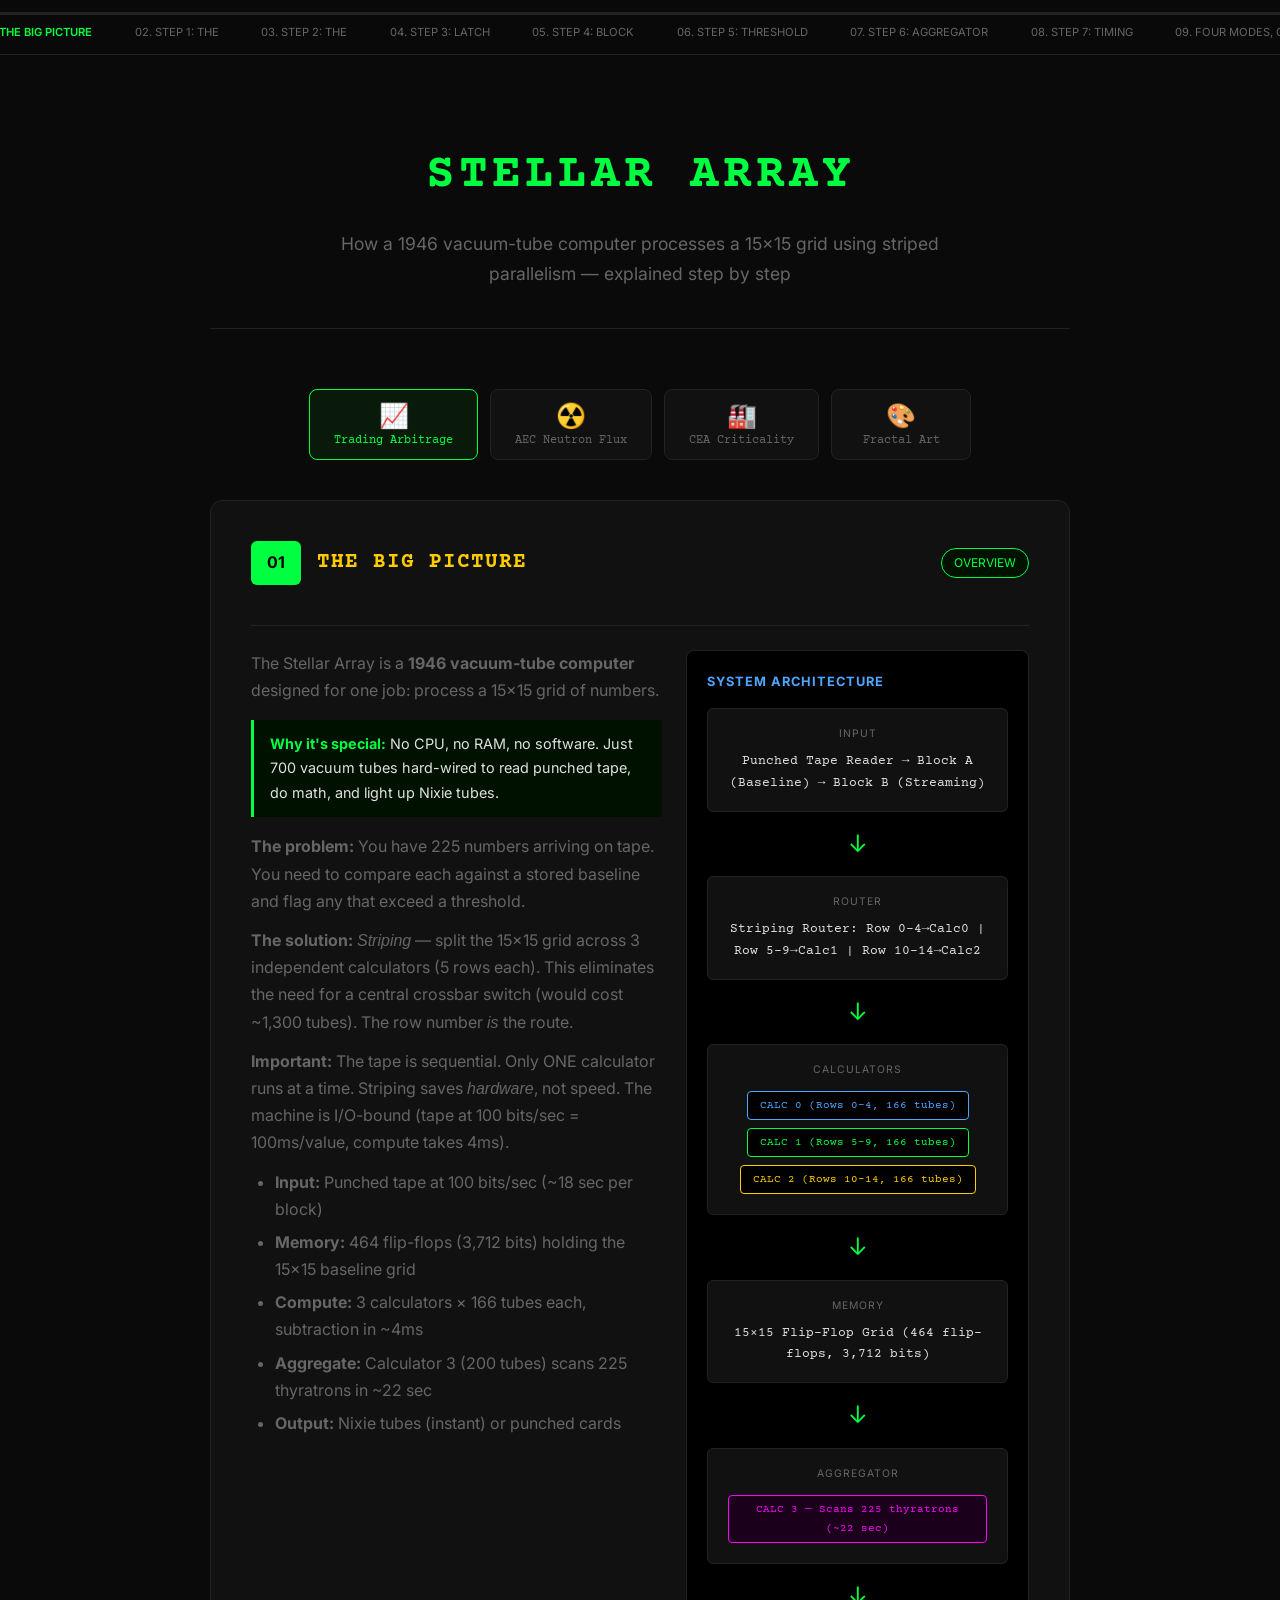
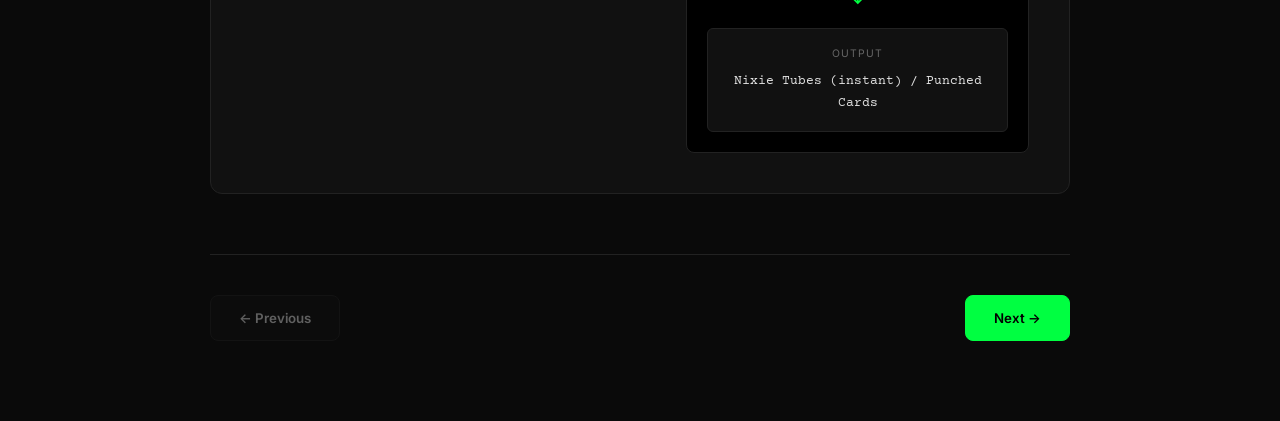
==== commit eb9a3055: "clarifying more points in the guide" ====
--- a/stellar_web/guide.html
+++ b/stellar_web/guide.html
@@ -337,14 +337,15 @@
         title: "THE BIG PICTURE",
         phase: "OVERVIEW",
         explanation: `
-            <p>The Stellar Array is a <strong>1946 vacuum-tube computer</strong> designed for one job: process a 15×15 grid of numbers all at once.</p>
-            <div class="key-point"><strong>Why it's special:</strong> No CPU, no RAM, no software. Just 700 vacuum tubes hard-wired to read punched tape, do math in parallel, and light up Nixie tubes.</div>
+            <p>The Stellar Array is a <strong>1946 vacuum-tube computer</strong> designed for one job: process a 15×15 grid of numbers.</p>
+            <div class="key-point"><strong>Why it's special:</strong> No CPU, no RAM, no software. Just 700 vacuum tubes hard-wired to read punched tape, do math, and light up Nixie tubes.</div>
             <p><strong>The problem:</strong> You have 225 numbers arriving on tape. You need to compare each against a stored baseline and flag any that exceed a threshold.</p>
-            <p><strong>The solution:</strong> Strip the grid across 3 parallel calculators. Each handles 5 rows (75 cells). They all work simultaneously — 3× faster than a single processor.</p>
+            <p><strong>The solution:</strong> <em>Striping</em> — split the 15×15 grid across 3 independent calculators (5 rows each). This eliminates the need for a central crossbar switch (would cost ~1,300 tubes). The row number <em>is</em> the route.</p>
+            <p><strong>Important:</strong> The tape is sequential. Only ONE calculator runs at a time. Striping saves <em>hardware</em>, not speed. The machine is I/O-bound (tape at 100 bits/sec = 100ms/value, compute takes 4ms).</p>
             <ul>
                 <li><strong>Input:</strong> Punched tape at 100 bits/sec (~18 sec per block)</li>
                 <li><strong>Memory:</strong> 464 flip-flops (3,712 bits) holding the 15×15 baseline grid</li>
-                <li><strong>Compute:</strong> 3 calculators × 166 tubes each, doing subtraction in ~4ms</li>
+                <li><strong>Compute:</strong> 3 calculators × 166 tubes each, subtraction in ~4ms</li>
                 <li><strong>Aggregate:</strong> Calculator 3 (200 tubes) scans 225 thyratrons in ~22 sec</li>
                 <li><strong>Output:</strong> Nixie tubes (instant) or punched cards</li>
             </ul>
@@ -385,36 +386,77 @@
     {
         id: "latch",
         number: "04",
-        title: "STEP 3: LATCH INTO MEMORY GRID",
+        title: "STEP 3: LATCH INTO MEMORY GRID (WHY THE GRID EXISTS)",
         phase: "PHASE 1 — INGEST",
         explanation: `
             <p>The routed value goes two places at once:</p>
             <ol>
-                <li><strong>Calculator's register bank</strong> — 38 registers per calculator (8 bits each, dual-triode tubes)</li>
-                <li><strong>Flip-Flop Grid</strong> — 15×15 array of 464 flip-flops (each bit = 2 tubes)</li>
+                <li><strong>Calculator's register bank</strong> — 38 registers per calculator (8 bits each). <em>Temporary</em> — a rotating buffer that overwrites itself.</li>
+                <li><strong>Flip-Flop Grid</strong> — 15×15 array of 464 flip-flops. <em>Permanent</em> — one dedicated cell per coordinate.</li>
             </ol>
-            <div class="key-point"><strong>Block A is now permanent.</strong> It stays in the grid until power-off or deliberate overwrite. This is the "memory" — no refresh needed, flip-flops hold state indefinitely.</div>
-            <p>Each cell maps: <code>row = index ÷ 15</code>, <code>col = index % 15</code>. Index 0 → [0,0], Index 14 → [0,14], Index 15 → [1,0].</p>
-            <p>After 225 values (and ~18 seconds of tape), the entire 15×15 baseline grid is loaded.</p>
+            
+            <div class="key-point"><strong>The capacity problem:</strong> Each calculator owns 75 grid cells (5 rows × 15 cols) but only has 38 registers. Registers cycle every 38 values (<code>idx % 38</code>). By the end of Phase 1, each register has been overwritten ~2×. The first baseline values are GONE from registers.</div>
+            
+            <p><strong>Concrete example — Calculator 1 (indices 75–149):</strong></p>
+            <table style="width:100%; border-collapse:collapse; font-family:'Courier Prime',monospace; font-size:0.8rem; margin:16px 0;">
+                <tr style="border-bottom:1px solid #333;"><th style="padding:8px;color:var(--accent);">Moment</th><th style="padding:8px;color:var(--accent);">Register 37 holds</th></tr>
+                <tr><td style="padding:8px;">Index 75 arrives</td><td style="padding:8px;">Baseline[5,0] → written to Grid[5,0]</td></tr>
+                <tr><td style="padding:8px;">Index 113 arrives</td><td style="padding:8px;">Baseline[7,8] → **overwrites** Reg 37</td></tr>
+                <tr><td style="padding:8px;">Phase 1 ends</td><td style="padding:8px;">Reg 37 = Baseline[10,1] (last write)</td></tr>
+                <tr><td style="padding:8px;color:var(--danger);">Phase 2: Index 75 arrives</td><td style="padding:8px;color:var(--danger);">Need Baseline[5,0] — <strong>GONE from register</strong></td></tr>
+            </table>
+            
+            <p><strong>Mapping:</strong></p>
+            <ul>
+                <li><code>row = index ÷ 15</code>, <code>col = index % 15</code> → unique grid cell [row,col] (225 cells, never collides)</li>
+                <li><code>reg_id = index % 38</code> → calculator register (38 slots, cycles/reused)</li>
+            </ul>
+            
+            <div class="key-point"><strong>Why not 75 registers per calculator?</strong> 75 regs × 16 tubes = 1,200 tubes/calculator. ×3 = 3,600 tubes — 5× the 700-tube budget. The flip-flop grid (2 tubes/bit × 225 × 8 = 3,600 tubes) costs the same but gives random access + thyratron anchors + shared access for Aggregator.</div>
+            
+            <p><strong>After 225 values:</strong> All 225 grid cells filled permanently. Registers have cycled ~6× each — only the last 38 values per calculator remain in registers.</p>
         `,
         visual: "grid-fill"
     },
-    {
+{
         id: "phase2-start",
         number: "05",
-        title: "STEP 4: BLOCK B — STREAMING COMPUTE",
+        title: "STEP 4: BLOCK B — STREAMING COMPUTE (REGISTER IS NOW BIDIRECTIONAL)",
         phase: "PHASE 2 — COMPUTE",
         explanation: `
-            <p>Now Block B feeds in. <strong>Critical difference:</strong> Block B is <em>never stored</em>. Each value is read, subtracted from the memorized baseline, and discarded.</p>
-            <div class="key-point"><strong>This is stream processing.</strong> The tape moves at 100 bits/sec. The machine must compute the difference <em>before the next value arrives</em>. No buffering, no second chances.</div>
-            <p>For each incoming value:</p>
+            <p><strong>The critical difference from Phase 1:</strong> In Phase 1, registers were <strong>write-only</strong> (staging buffer → Grid). In Phase 2, registers are <strong>bidirectional</strong> — they hold the streaming value AND receive the fetched baseline.</p>
+            
+            <table style="width:100%; border-collapse:collapse; font-family:'Courier Prime',monospace; font-size:0.8rem; margin:16px 0;">
+                <tr style="border-bottom:1px solid #333;">
+                    <th style="text-align:left;color:var(--accent);padding:8px;">Phase</th>
+                    <th style="text-align:left;color:var(--accent);padding:8px;">Tape → Register</th>
+                    <th style="text-align:left;color:var(--accent);padding:8px;">Register → Grid</th>
+                    <th style="text-align:left;color:var(--accent);padding:8px;">Grid → Register</th>
+                </tr>
+                <tr>
+                    <td style="padding:8px;color:var(--calc0);">Phase 1 (Block A)</td>
+                    <td style="padding:8px;">YES (baseline)</td>
+                    <td style="padding:8px;">YES (write)</td>
+                    <td style="padding:8px;">NO</td>
+                </tr>
+                <tr>
+                    <td style="padding:8px;color:var(--calc2);">Phase 2 (Block B)</td>
+                    <td style="padding:8px;">YES (current)</td>
+                    <td style="padding:8px;">NO (never stored)</td>
+                    <td style="padding:8px;">YES (read baseline)</td>
+                </tr>
+            </table>
+            
+            <p><strong>Phase 2 data flow per value:</strong></p>
             <ol>
-                <li>Router sends to correct calculator (same striping logic)</li>
-                <li>Calculator fetches baseline from grid at [row, col]</li>
-                <li>Vacuum-tube subtractor computes: <code>current - baseline</code> in ~4ms</li>
-                <li>Result compared against hard-wired threshold</li>
+                <li>Tape → Router → Calculator Register <code>[idx%38]</code> (holds <em>current</em> value)</li>
+                <li>Calculator reads baseline from <strong>Flip-Flop Grid[row,col]</strong> into <strong>another register slot</strong></li>
+                <li>Subtractor: <code>Register(current) - Register(baseline)</code> in ~4ms</li>
+                <li>Result compared to threshold</li>
             </ol>
-            <p>All 3 calculators work in parallel on their 5-row stripes. Throughput: ~75 values/sec per calculator.</p>
+            <div class="key-point"><strong>Why the Grid is essential:</strong> The baseline for Index 75 was written to Grid[5,0] in Phase 1, but Calculator 1's register 37 has been overwritten twice since then (by indices 113 and 151). Only the Grid still has it.</div>
+            
+            <p><strong>Routing is identical in both phases</strong> — row number determines calculator. Index 75 = Row 5 = Calculator 1 in BOTH phases. Striping saves <em>tubes</em> (no crossbar), not time. Machine is I/O-bound: compute 4ms, idle 96ms waiting for tape.</p>
         `,
         visual: "compute"
     },
